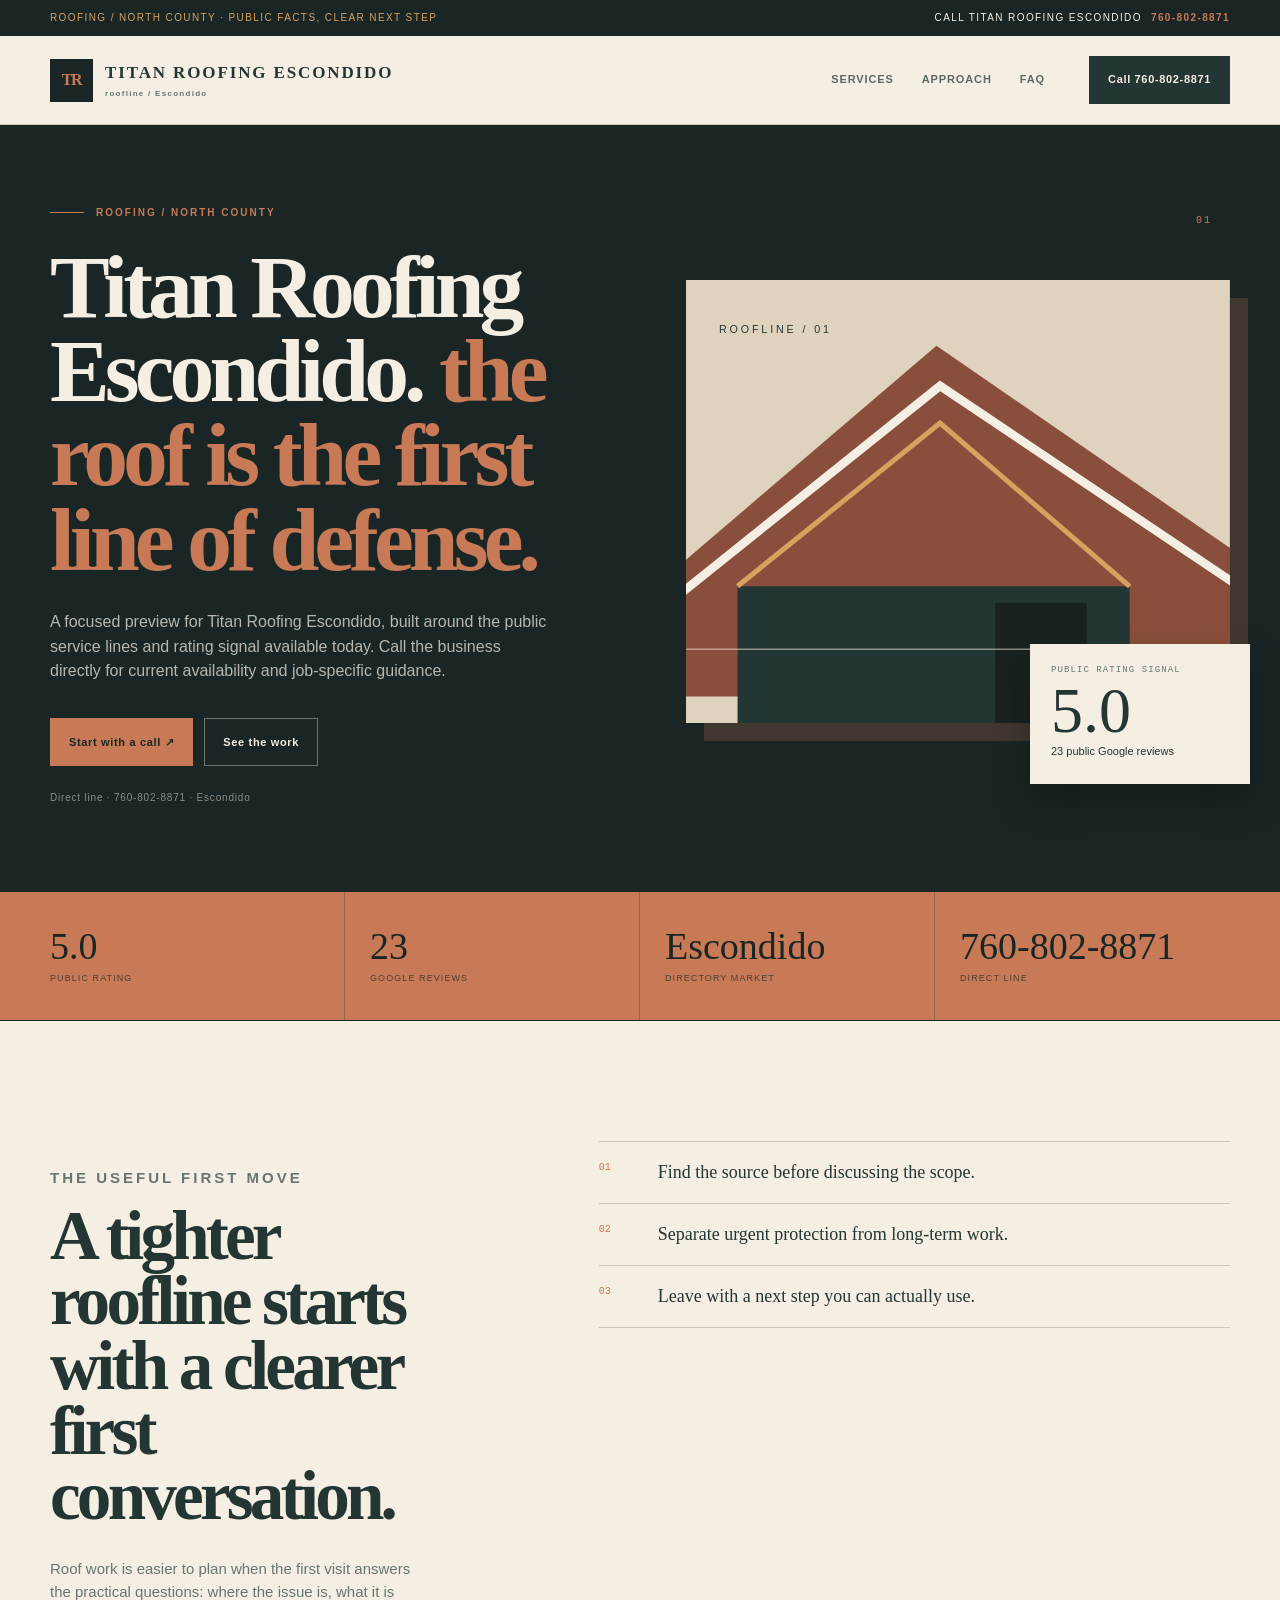
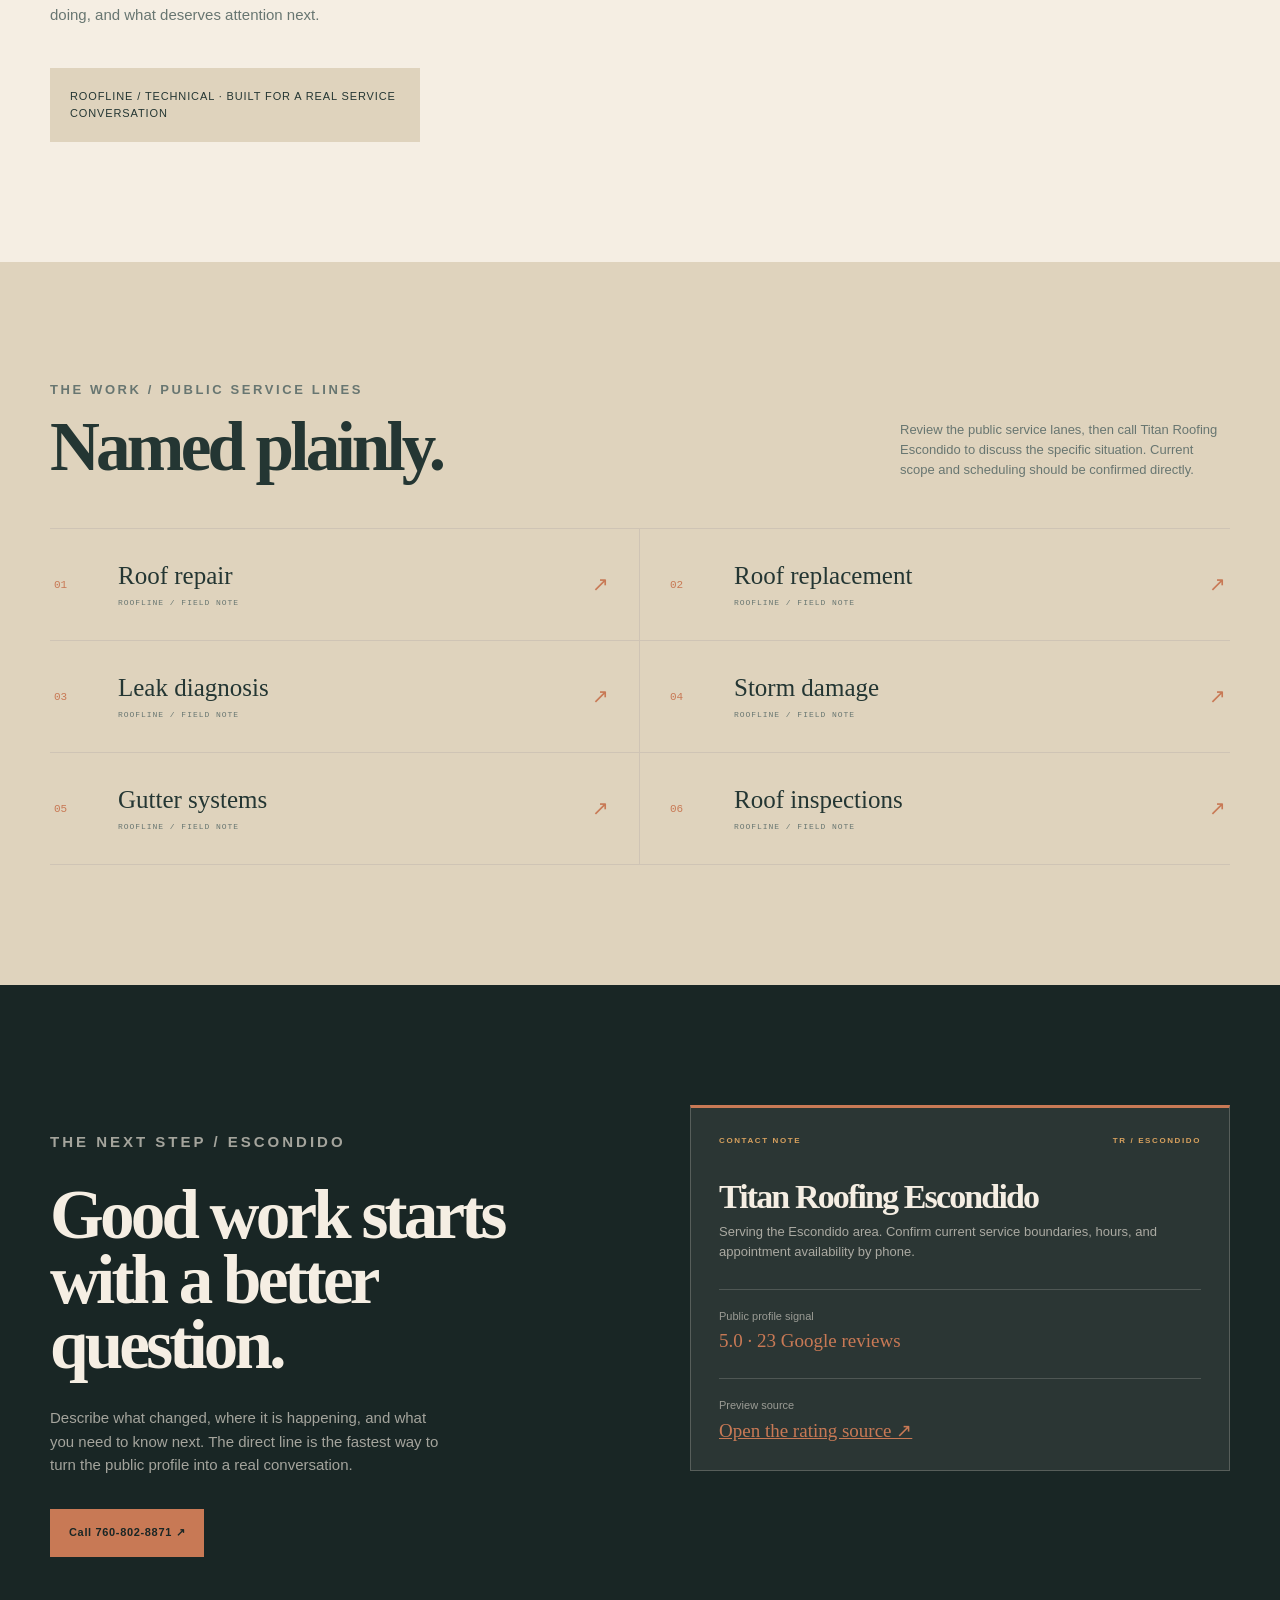
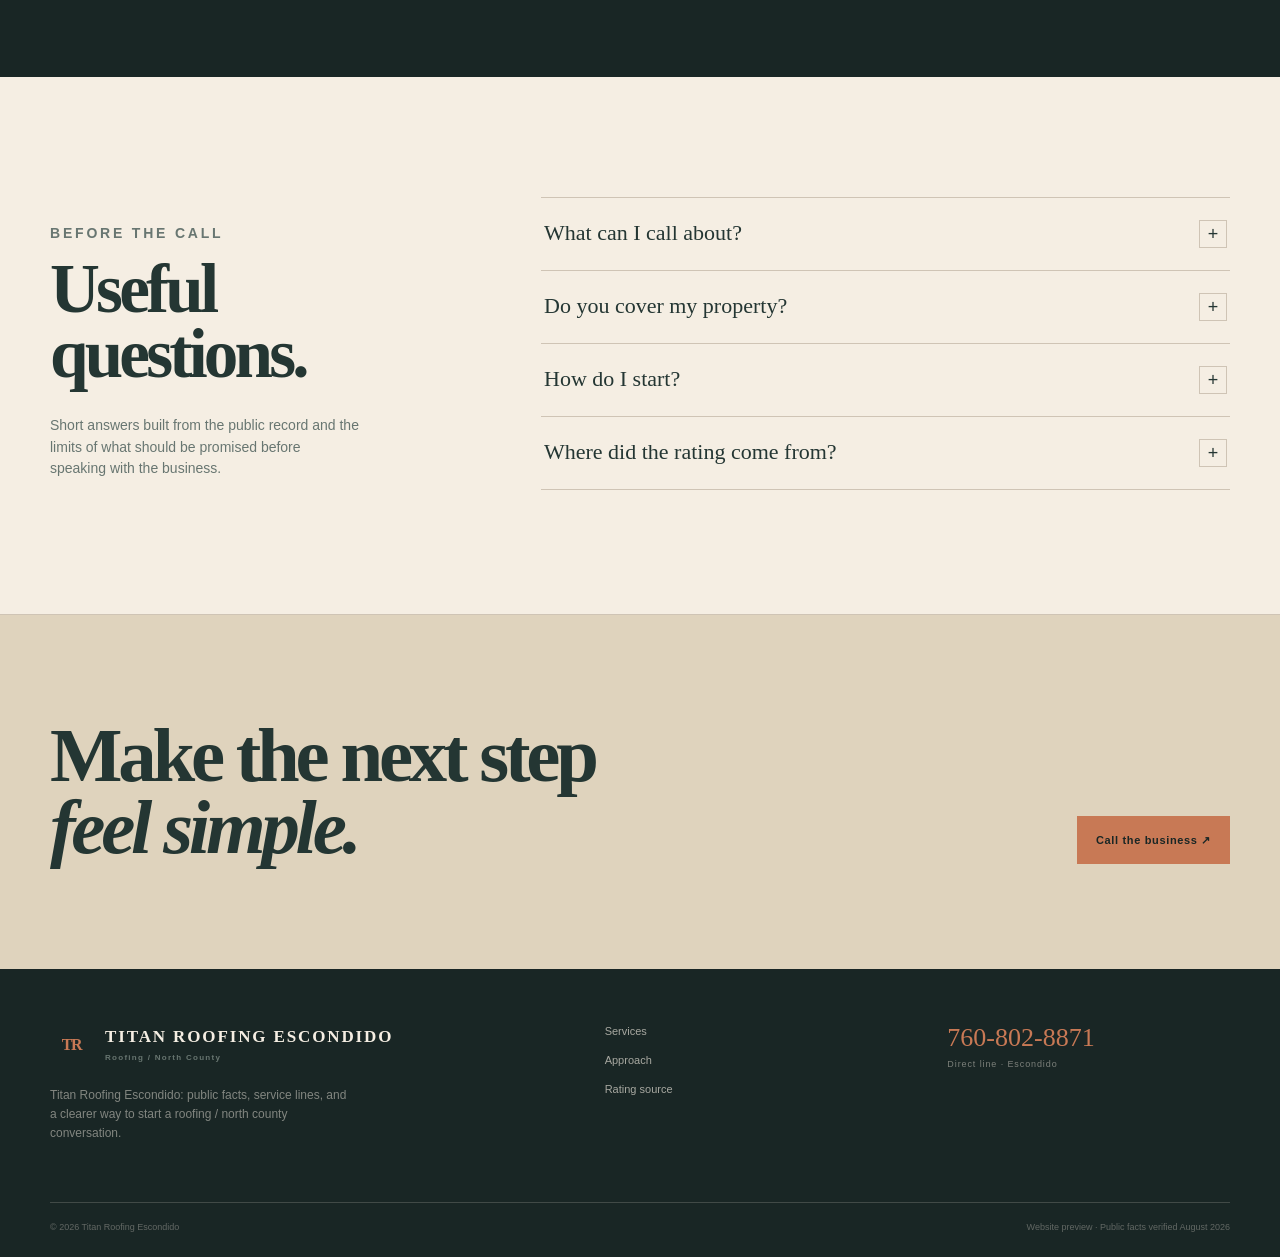
==== index.html @ 31718174 "Build premium local service preview" ====
<!doctype html><html lang="en"><head><meta charset="utf-8"><meta name="viewport" content="width=device-width,initial-scale=1"><meta name="theme-color" content="#12314a"><meta name="description" content="Titan Roofing Escondido: public facts, service lines, and a clearer way to start a roofing / north county conversation."><title>Titan Roofing Escondido | Roofing / North County</title><link rel="stylesheet" href="styles.css"><script type="application/ld+json">{"@context": "https://schema.org", "@type": "LocalBusiness", "name": "Titan Roofing Escondido", "telephone": "+17608028871", "areaServed": "Escondido", "aggregateRating": {"@type": "AggregateRating", "ratingValue": "5.0", "reviewCount": "23"}}</script></head><body class="roofline layout-a"><a class="skip" href="#main">Skip to content</a><div class="topline"><div class="shell topline-inner"><span>Roofing / North County · public facts, clear next step</span><a href="tel:+17608028871"><span>Call Titan Roofing Escondido</span><b>760-802-8871</b></a></div></div><header><div class="shell nav"><a class="brand" href="#top" aria-label="Titan Roofing Escondido home"><span class="mark">TR</span><span class="brand-copy"><strong>Titan Roofing Escondido</strong><small>roofline / Escondido</small></span></a><button class="menu" type="button" aria-expanded="false" aria-controls="primary-nav" aria-label="Open menu" onclick="return true"><span>☰</span></button><nav id="primary-nav"><a href="#services">Services</a><a href="#approach">Approach</a><a href="#faq">FAQ</a></nav><a class="nav-call" href="tel:+17608028871">Call 760-802-8871</a></div></header><main id="main"><section class="hero" id="top"><div class="shell hero-inner"><div class="hero-copy"><p class="eyebrow">Roofing / North County</p><h1>Titan Roofing Escondido. <em>the roof is the first line of defense.</em></h1><p class="lede">A focused preview for Titan Roofing Escondido, built around the public service lines and rating signal available today. Call the business directly for current availability and job-specific guidance.</p><div class="actions"><a class="button" href="tel:+17608028871">Start with a call ↗</a><a class="button secondary" href="#services">See the work</a></div><p class="micro">Direct line · 760-802-8871 · Escondido</p></div><div class="hero-art"><svg viewBox="0 0 760 620" role="img" aria-label="Abstract roofline illustration for Titan Roofing Escondido" xmlns="http://www.w3.org/2000/svg"><rect width="760" height="620" fill="#dfd3bd"/><path d="M-40 425 350 92l450 310v180H-40Z" fill="#8a4f3c"/><path d="M-40 464 355 148l410 275" fill="none" stroke="#f5eee3" stroke-width="12"/><path d="M72 620V428h548v192" fill="#243633"/><path d="M72 428 355 200l265 228" fill="none" stroke="#d8a15e" stroke-width="7"/><path d="M432 620V451h128v169" fill="#182321"/><path d="M0 516h760" stroke="#f5eee3" stroke-opacity=".5" stroke-width="2"/><text x="46" y="74" fill="#243633" font-family="Arial" font-size="15" letter-spacing="4">ROOFLINE / 01</text></svg><div class="data-card"><span>Public rating signal</span><strong>5.0</strong><small>23 public Google reviews</small></div></div></div></section><section class="proof"><div class="shell proof-grid"><div class="proof-item"><strong>5.0</strong><span>Public rating</span></div><div class="proof-item"><strong>23</strong><span>Google reviews</span></div><div class="proof-item"><strong>Escondido</strong><span>Directory market</span></div><div class="proof-item"><strong>760-802-8871</strong><span>Direct line</span></div></div></section><section class="section story" id="approach"><div class="shell story-grid"><div class="section-intro"><p class="label">The useful first move</p><h2>A tighter roofline starts with a clearer first conversation.</h2><p>Roof work is easier to plan when the first visit answers the practical questions: where the issue is, what it is doing, and what deserves attention next.</p><div class="visual-note">roofline / technical · built for a real service conversation</div></div><div class="manifesto"><ul><li><span>01</span><b>Find the source before discussing the scope.</b></li><li><span>02</span><b>Separate urgent protection from long-term work.</b></li><li><span>03</span><b>Leave with a next step you can actually use.</b></li></ul></div></div></section><section class="section services" id="services"><div class="shell"><div class="services-head"><div><p class="label">The work / public service lines</p><h2>Named plainly.</h2></div><p>Review the public service lanes, then call Titan Roofing Escondido to discuss the specific situation. Current scope and scheduling should be confirmed directly.</p></div><div class="service-grid"><a class="service-card" href="#contact"><span class="service-no">01</span><span><b>Roof repair</b><small>ROOFLINE / FIELD NOTE</small></span><em>↗</em></a><a class="service-card" href="#contact"><span class="service-no">02</span><span><b>Roof replacement</b><small>ROOFLINE / FIELD NOTE</small></span><em>↗</em></a><a class="service-card" href="#contact"><span class="service-no">03</span><span><b>Leak diagnosis</b><small>ROOFLINE / FIELD NOTE</small></span><em>↗</em></a><a class="service-card" href="#contact"><span class="service-no">04</span><span><b>Storm damage</b><small>ROOFLINE / FIELD NOTE</small></span><em>↗</em></a><a class="service-card" href="#contact"><span class="service-no">05</span><span><b>Gutter systems</b><small>ROOFLINE / FIELD NOTE</small></span><em>↗</em></a><a class="service-card" href="#contact"><span class="service-no">06</span><span><b>Roof inspections</b><small>ROOFLINE / FIELD NOTE</small></span><em>↗</em></a></div></div></section><section class="section contact"><div class="shell contact-grid"><div class="contact-copy"><p class="label">The next step / Escondido</p><h2>Good work starts with a better question.</h2><p>Describe what changed, where it is happening, and what you need to know next. The direct line is the fastest way to turn the public profile into a real conversation.</p><a class="button" href="tel:+17608028871">Call 760-802-8871 ↗</a></div><aside class="contact-panel"><div class="label"><span>CONTACT NOTE</span><span>TR / ESCONDIDO</span></div><h3>Titan Roofing Escondido</h3><p>Serving the Escondido area. Confirm current service boundaries, hours, and appointment availability by phone.</p><div class="panel-rule">Public profile signal<b>5.0 · 23 Google reviews</b></div><div class="panel-rule">Preview source<b><a href="review.html">Open the rating source ↗</a></b></div></aside></div></section><section class="section faq" id="faq"><div class="shell faq-grid"><div class="faq-intro"><p class="label">Before the call</p><h2>Useful questions.</h2><p>Short answers built from the public record and the limits of what should be promised before speaking with the business.</p></div><div><details><summary>What can I call about?<span>+</span></summary><p>Roof repair, replacement, leaks, storm damage, gutters, and inspections are the public service lines used for this preview.</p></details><details><summary>Do you cover my property?<span>+</span></summary><p>Call the business directly to confirm current service boundaries and availability.</p></details><details><summary>How do I start?<span>+</span></summary><p>Describe the symptom, share the property city, and ask what the most practical next step is.</p></details><details><summary>Where did the rating come from?<span>+</span></summary><p>The rating link opens the public profile used to build this preview.</p></details></div></div></section><section class="final"><div class="shell final-inner"><h2>Make the next step<br><em>feel simple.</em></h2><a class="button" href="tel:+17608028871">Call the business ↗</a></div></section></main><footer><div class="shell footer-grid"><div class="footer-copy"><a class="brand" href="#top"><span class="mark">TR</span><span class="brand-copy"><strong>Titan Roofing Escondido</strong><small>Roofing / North County</small></span></a><p>Titan Roofing Escondido: public facts, service lines, and a clearer way to start a roofing / north county conversation.</p></div><div class="footer-links"><a href="#services">Services</a><a href="#approach">Approach</a><a href="review.html">Rating source</a></div><div class="footer-phone">760-802-8871<small>Direct line · Escondido</small></div></div><div class="shell footer-bottom"><span>© 2026 Titan Roofing Escondido</span><span>Website preview · Public facts verified August 2026</span></div></footer><a class="mobile-call" href="tel:+17608028871"><span><small>Tap to call</small><strong>760-802-8871</strong></span>↗</a><script src="script.js"></script></body></html>
---- styles.css ----
:root{--ink:#243633;--deep:#192625;--paper:#f5eee3;--soft:#dfd3bd;--accent:#c87955;--accent-2:#d8a15e;--muted:#687671;--line:#cfc4b5;--display:Iowan Old Style,Georgia,serif;--radius:0;--sans:Arial,Helvetica,sans-serif;--shell:1180px;}
*{box-sizing:border-box}html{scroll-behavior:smooth}body{margin:0;background:var(--paper);color:var(--ink);font-family:var(--sans);line-height:1.55;-webkit-font-smoothing:antialiased}a{color:inherit}img,svg{display:block;max-width:100%}button{font:inherit}a:focus-visible,button:focus-visible,summary:focus-visible{outline:3px solid var(--accent);outline-offset:4px}.shell{width:min(calc(100% - 48px),var(--shell));margin:auto}.skip{position:absolute;left:-999px}.skip:focus{left:16px;top:16px;background:var(--accent);padding:10px;z-index:20}.topline{background:var(--deep);color:var(--accent-2);font:10px/1 var(--sans);letter-spacing:.14em;text-transform:uppercase}.topline-inner{min-height:36px;display:flex;align-items:center;justify-content:space-between;gap:24px}.topline a{text-decoration:none;color:var(--paper)}.topline b{color:var(--accent);margin-left:9px}header{background:var(--paper);border-bottom:1px solid var(--line);position:relative;z-index:10}.nav{min-height:88px;display:flex;align-items:center;gap:44px}.brand{display:flex;align-items:center;gap:12px;text-decoration:none;margin-right:auto}.mark{width:43px;height:43px;background:var(--deep);color:var(--accent);display:grid;place-items:center;font:bold 16px var(--display);letter-spacing:-.08em;border-radius:var(--radius)}.brand-copy{display:flex;flex-direction:column;line-height:1}.brand-copy strong{font:700 17px var(--display);letter-spacing:.11em;text-transform:uppercase}.brand-copy small{margin-top:7px;color:var(--muted);font-size:8px;font-weight:bold;letter-spacing:.16em}nav{display:flex;align-items:center;gap:28px;font-size:11px;font-weight:bold;letter-spacing:.08em;text-transform:uppercase}nav a{text-decoration:none;opacity:.72}nav a:hover{opacity:1;color:var(--accent)}.nav-call,.button{display:inline-flex;align-items:center;justify-content:center;min-height:48px;padding:0 18px;border:1px solid var(--ink);border-radius:var(--radius);font-size:11px;font-weight:bold;text-decoration:none;letter-spacing:.06em}.nav-call{background:var(--ink);color:var(--paper)}.menu{display:none;background:transparent;border:1px solid var(--line);padding:10px}.hero{background:var(--deep);color:var(--paper);position:relative;overflow:hidden}.hero-inner{display:grid;grid-template-columns:1.02fr .98fr;gap:70px;align-items:center;min-height:670px;padding:72px 0 86px}.hero-copy{position:relative;z-index:1}.eyebrow,.label{color:var(--accent);font:700 10px var(--sans);letter-spacing:.2em;text-transform:uppercase}.eyebrow{display:flex;align-items:center;gap:12px}.eyebrow:before{content:"";width:34px;height:1px;background:currentColor}h1,h2,h3{font-family:var(--display);font-weight:700;letter-spacing:-.055em;line-height:.94}h1{max-width:700px;margin:27px 0 0;font-size:clamp(59px,7vw,104px)}h1 em{color:var(--accent);font-style:normal}.lede{max-width:500px;margin:28px 0 0;color:color-mix(in srgb,var(--paper) 72%,transparent);font-size:16px}.actions{display:flex;gap:11px;margin-top:34px;flex-wrap:wrap}.button{border-color:var(--accent);background:var(--accent);color:var(--deep);transition:transform .2s ease,background .2s ease}.button:hover{transform:translateY(-2px);background:var(--accent-2)}.button.secondary{border-color:color-mix(in srgb,var(--paper) 38%,transparent);background:transparent;color:var(--paper)}.micro{margin:24px 0 0;color:color-mix(in srgb,var(--paper) 52%,transparent);font-size:10px;letter-spacing:.08em}.hero-art{align-self:stretch;display:grid;align-items:center;position:relative}.hero-art:after{content:"01";position:absolute;right:18px;top:18px;color:var(--accent);font:10px monospace;letter-spacing:.2em}.hero-art svg{width:100%;height:auto;border-radius:var(--radius);box-shadow:18px 18px 0 color-mix(in srgb,var(--accent) 22%,transparent)}.data-card{position:absolute;right:-20px;bottom:22px;width:220px;padding:21px;background:var(--paper);color:var(--ink);border-radius:var(--radius);box-shadow:0 15px 35px #0004}.data-card span{display:block;color:var(--muted);font:9px monospace;letter-spacing:.12em;text-transform:uppercase}.data-card strong{display:block;margin:10px 0 2px;font:64px/.8 var(--display)}.data-card small{font-size:11px}.proof{background:var(--accent);color:var(--deep);border-bottom:1px solid var(--deep)}.proof-grid{display:grid;grid-template-columns:repeat(4,1fr)}.proof-item{min-height:128px;padding:25px 25px 23px;border-right:1px solid color-mix(in srgb,var(--deep) 26%,transparent);display:flex;flex-direction:column;justify-content:center}.proof-item:first-child{padding-left:0}.proof-item:last-child{border:0}.proof-item strong{font:38px/.95 var(--display)}.proof-item span{margin-top:8px;font-size:9px;letter-spacing:.12em;text-transform:uppercase;opacity:.7}.section{padding:120px 0}.story{background:var(--paper)}.story-grid{display:grid;grid-template-columns:.82fr 1.18fr;gap:110px;align-items:start}.section-intro{max-width:370px}.section-intro h2,.services h2,.contact h2,.faq h2{margin:18px 0 0;font-size:clamp(45px,5.4vw,76px)}.section-intro p{color:var(--muted);font-size:15px;margin-top:28px}.manifesto{border-top:1px solid var(--line)}.manifesto li{display:grid;grid-template-columns:45px 1fr;gap:14px;align-items:start;padding:20px 0;border-bottom:1px solid var(--line);list-style:none}.manifesto ul{padding:0;margin:0}.manifesto li span{font:10px monospace;color:var(--accent)}.manifesto li b{font:18px var(--display)}.visual-note{margin-top:42px;padding:20px;background:var(--soft);color:var(--ink);border-radius:var(--radius);font-size:11px;letter-spacing:.08em;text-transform:uppercase}.services{background:var(--soft)}.services-head{display:flex;justify-content:space-between;align-items:end;gap:50px;margin-bottom:48px}.services-head p{max-width:330px;color:var(--muted);font-size:13px;margin:0}.service-grid{display:grid;grid-template-columns:repeat(2,1fr);border-top:1px solid var(--line)}.service-card{display:grid;grid-template-columns:50px 1fr 25px;gap:14px;align-items:center;min-height:112px;padding:16px 4px;border-bottom:1px solid var(--line);text-decoration:none}.service-card:nth-child(odd){border-right:1px solid var(--line);padding-right:30px}.service-card:nth-child(even){padding-left:30px}.service-card:hover{background:color-mix(in srgb,var(--accent) 12%,transparent)}.service-no{color:var(--accent);font:11px monospace}.service-card b{display:block;font:25px var(--display)}.service-card small{display:block;margin-top:8px;color:var(--muted);font:8px monospace;letter-spacing:.12em}.service-card em{font-style:normal;color:var(--accent);font-size:20px;text-align:right}.contact{background:var(--deep);color:var(--paper)}.contact-grid{display:grid;grid-template-columns:1fr 1fr;gap:100px;align-items:start}.contact h2{max-width:560px}.contact-copy p{max-width:400px;color:color-mix(in srgb,var(--paper) 63%,transparent);font-size:15px;margin:28px 0 33px}.contact-panel{padding:28px;border:1px solid color-mix(in srgb,var(--paper) 22%,transparent);border-top:3px solid var(--accent);background:color-mix(in srgb,var(--paper) 8%,transparent);border-radius:var(--radius)}.contact-panel .label{display:flex;justify-content:space-between;color:var(--accent-2);font-size:8px}.contact-panel h3{font-size:34px;margin:36px 0 9px}.contact-panel p{color:color-mix(in srgb,var(--paper) 63%,transparent);font-size:13px;margin:0}.panel-rule{border-top:1px solid color-mix(in srgb,var(--paper) 18%,transparent);margin:26px 0 0;padding-top:18px;color:color-mix(in srgb,var(--paper) 55%,transparent);font-size:11px}.panel-rule b{color:var(--accent);display:block;margin-top:5px;font:19px var(--display)}.faq{background:var(--paper)}.faq-grid{display:grid;grid-template-columns:.7fr 1.3fr;gap:120px}.faq h2{margin-top:16px}.faq-intro p{max-width:310px;color:var(--muted);font-size:14px;margin-top:28px}details{border-top:1px solid var(--line)}details:last-child{border-bottom:1px solid var(--line)}summary{display:flex;justify-content:space-between;gap:20px;padding:22px 3px;cursor:pointer;list-style:none;font:22px var(--display)}summary::-webkit-details-marker{display:none}summary span{display:grid;place-items:center;width:28px;height:28px;border:1px solid var(--line);font-family:var(--sans);font-size:18px;transition:transform .2s ease,background .2s ease}details[open] summary span{transform:rotate(45deg);background:var(--accent)}details p{max-width:700px;margin:-3px 42px 23px 3px;color:var(--muted);font-size:13px}.final{padding:105px 0;background:var(--soft);border-top:1px solid var(--line)}.final-inner{display:flex;justify-content:space-between;align-items:end;gap:50px}.final h2{max-width:730px;margin:0;font-size:clamp(48px,6vw,88px)}footer{background:var(--deep);color:var(--paper);padding:54px 0 22px}.footer-grid{display:grid;grid-template-columns:1.4fr .8fr .8fr;gap:60px}.footer-copy p{max-width:300px;color:color-mix(in srgb,var(--paper) 48%,transparent);font-size:12px;margin-top:20px}.footer-links{display:flex;flex-direction:column;gap:12px;font-size:11px}.footer-links a{color:color-mix(in srgb,var(--paper) 65%,transparent);text-decoration:none}.footer-phone{color:var(--accent);font:26px var(--display)}.footer-phone small{display:block;color:color-mix(in srgb,var(--paper) 45%,transparent);font:9px var(--sans);letter-spacing:.1em;margin-top:6px}.footer-bottom{display:flex;justify-content:space-between;gap:20px;margin-top:48px;padding-top:18px;border-top:1px solid color-mix(in srgb,var(--paper) 18%,transparent);font-size:9px;color:color-mix(in srgb,var(--paper) 33%,transparent)}.mobile-call{display:none}.layout-b .hero-inner{grid-template-columns:.85fr 1.15fr}.layout-b .hero-copy{order:2}.layout-b .hero-art{order:1}.layout-c .proof-item:nth-child(2){background:var(--deep);color:var(--paper)}.layout-d .story-grid{grid-template-columns:1.12fr .88fr}.layout-d .section-intro{order:2}.layout-d .manifesto{order:1}.layout-e .hero-inner{min-height:740px}.layout-e .hero-art svg{border-radius:50% 50% var(--radius) var(--radius)}
@media(max-width:900px){.nav{gap:15px}nav{display:none}nav.open{display:flex;position:absolute;top:72px;right:14px;left:14px;padding:18px;background:var(--paper);border:1px solid var(--line);flex-direction:column;align-items:stretch;gap:18px;z-index:12}nav.open a{padding:9px 0;border-bottom:1px solid var(--line)}.menu{display:block}.hero-inner,.story-grid,.contact-grid,.faq-grid{grid-template-columns:1fr;gap:50px}.hero-inner{padding:74px 0 100px}.hero-copy{order:1!important}.hero-art{order:2!important}.hero-art svg{max-height:450px;object-fit:cover}.data-card{right:14px}.proof-grid{grid-template-columns:repeat(2,1fr)}.proof-item,.proof-item:first-child{padding:22px 18px;border-bottom:1px solid color-mix(in srgb,var(--deep) 26%,transparent);border-right:1px solid color-mix(in srgb,var(--deep) 26%,transparent)}.proof-item:nth-child(2n){border-right:0}.section{padding:86px 0}.services-head,.final-inner{align-items:start;flex-direction:column}.footer-grid{grid-template-columns:1fr 1fr}.footer-copy{grid-column:1/-1}}
@media(max-width:560px){body{padding-bottom:68px}.shell{width:calc(100% - 28px)}.topline-inner{min-height:32px;font-size:8px}.topline-inner>span{max-width:180px;white-space:nowrap;overflow:hidden;text-overflow:ellipsis}.topline-inner a span{display:none}.nav{min-height:72px}.brand-copy strong{font-size:13px;letter-spacing:.07em}.brand-copy small{display:none}.mark{width:35px;height:35px;font-size:13px}h1{font-size:clamp(53px,15vw,75px)}.lede{font-size:14px}.actions,.actions .button{width:100%}.actions{flex-direction:column}.hero-art svg{box-shadow:10px 10px 0 color-mix(in srgb,var(--accent) 22%,transparent)}.data-card{width:185px;padding:16px;bottom:15px}.data-card strong{font-size:52px}.proof-item strong{font-size:29px}.section-intro h2,.services h2,.contact h2,.faq h2{font-size:48px}.service-grid{grid-template-columns:1fr}.service-card:nth-child(odd),.service-card:nth-child(even){padding-inline:3px;border-right:0}.service-card b{font-size:22px}.contact-panel{padding:22px}.contact-panel h3{font-size:29px}.final{padding:82px 0}.final h2{font-size:54px}.footer-grid{grid-template-columns:1fr;gap:32px}.footer-copy{grid-column:auto}.footer-bottom{align-items:flex-start;flex-direction:column}.mobile-call{position:fixed;z-index:30;right:0;bottom:0;left:0;height:68px;display:flex;align-items:center;justify-content:center;gap:10px;background:var(--accent);color:var(--deep);text-decoration:none;font-weight:bold}.mobile-call small{display:block;font-size:8px;letter-spacing:.1em;text-transform:uppercase}.mobile-call strong{font:18px var(--display)}}
@media(prefers-reduced-motion:reduce){*{scroll-behavior:auto!important;transition:none!important}}

.review-page{min-height:100svh;display:grid;place-items:center;padding:28px;background:var(--deep);color:var(--paper)}.review-card{width:min(650px,100%);padding:52px;background:var(--paper);color:var(--ink);border:1px solid var(--line);box-shadow:16px 16px 0 var(--accent)}.review-card .brand{margin-bottom:45px}.review-card .label{color:var(--accent)}.review-card h1{font-size:clamp(48px,8vw,80px);margin:12px 0 18px}.review-lede{color:var(--muted);font-size:14px}.review-destination{margin-top:28px;padding:23px;background:var(--deep);color:var(--paper)}.review-destination span,.review-destination small{display:block;color:var(--muted);font-size:10px;letter-spacing:.1em;text-transform:uppercase}.review-destination strong{display:block;color:var(--accent);font:34px var(--display);margin:12px 0 4px}.review-destination a{display:block;margin-top:20px;padding-top:15px;border-top:1px solid color-mix(in srgb,var(--paper) 18%,transparent);color:var(--accent);font-size:11px;font-weight:bold;text-decoration:none}.review-source{color:var(--muted);font-size:10px;margin-top:20px}.review-source a{color:var(--ink)}.back{display:inline-block;margin-top:24px;color:var(--ink);font-size:12px;font-weight:bold}@media(max-width:560px){.review-page{padding:16px}.review-card{padding:33px 23px;box-shadow:8px 8px 0 var(--accent)}}
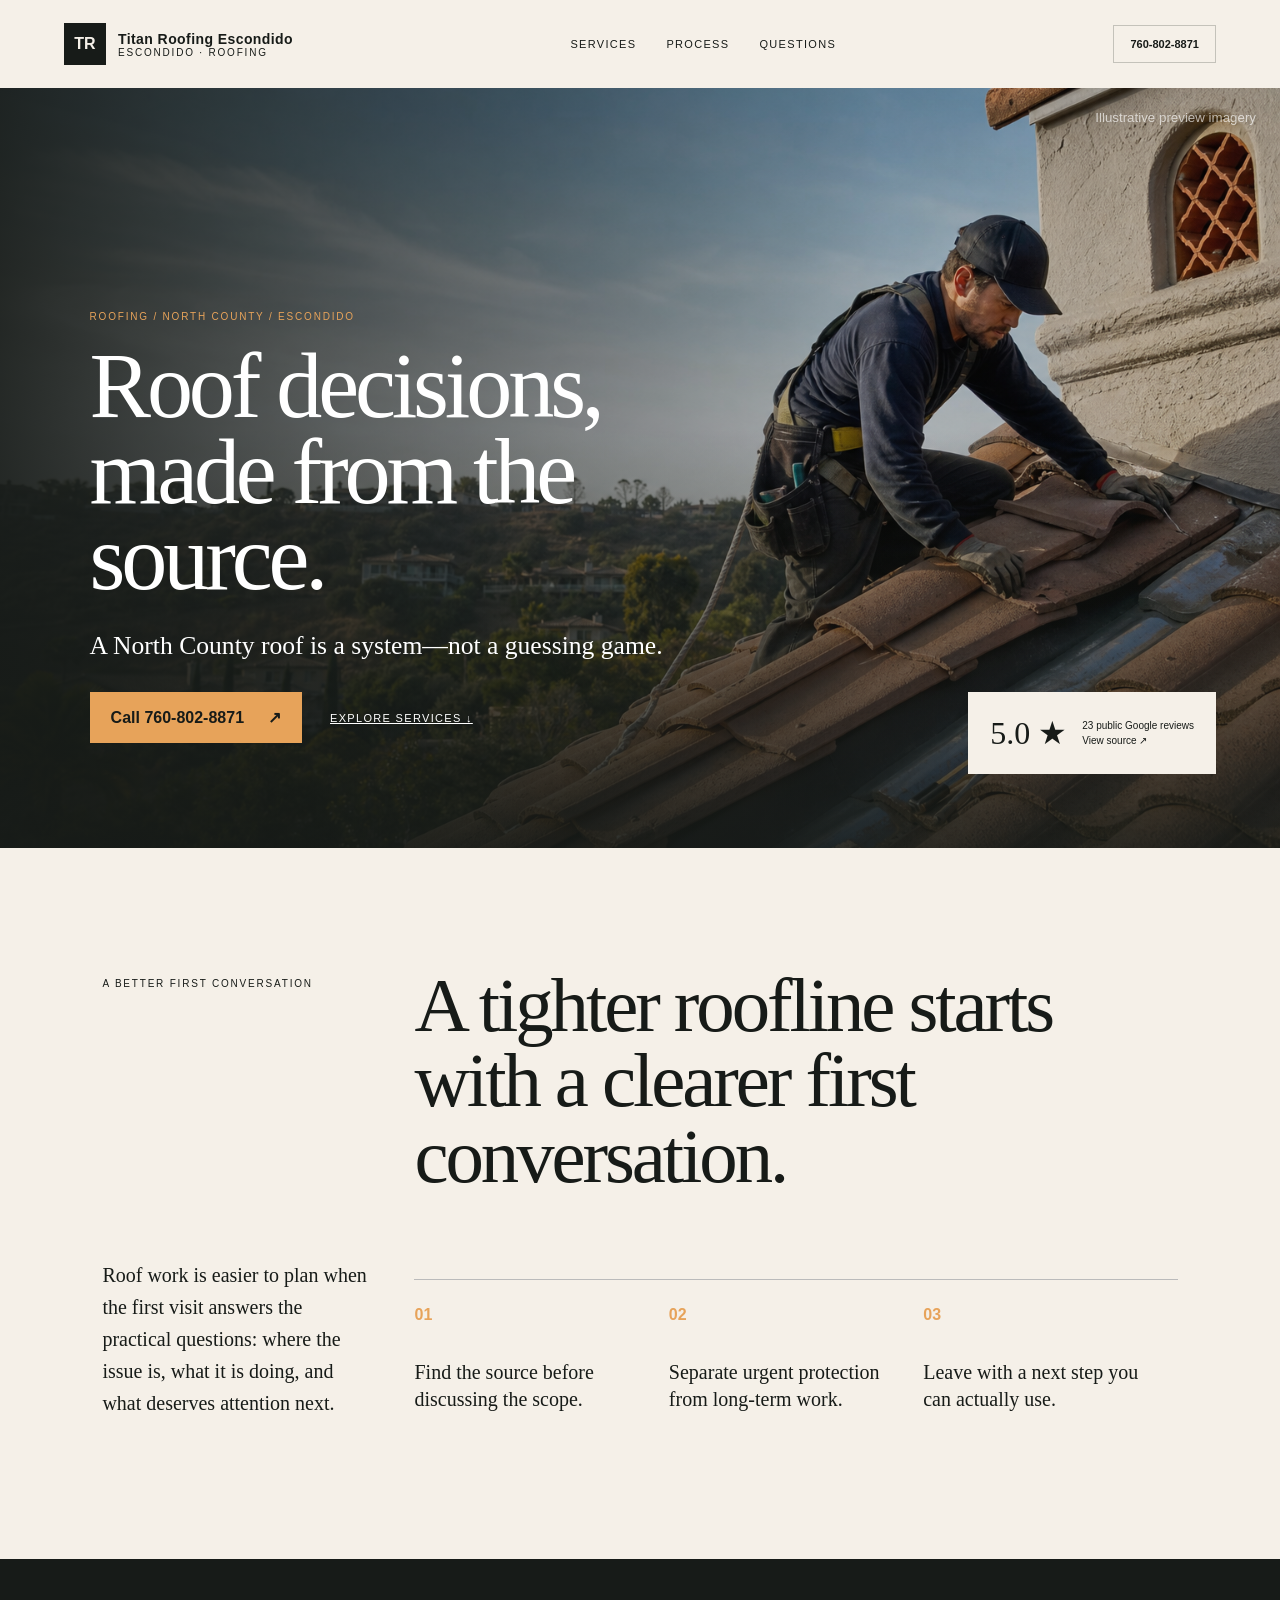
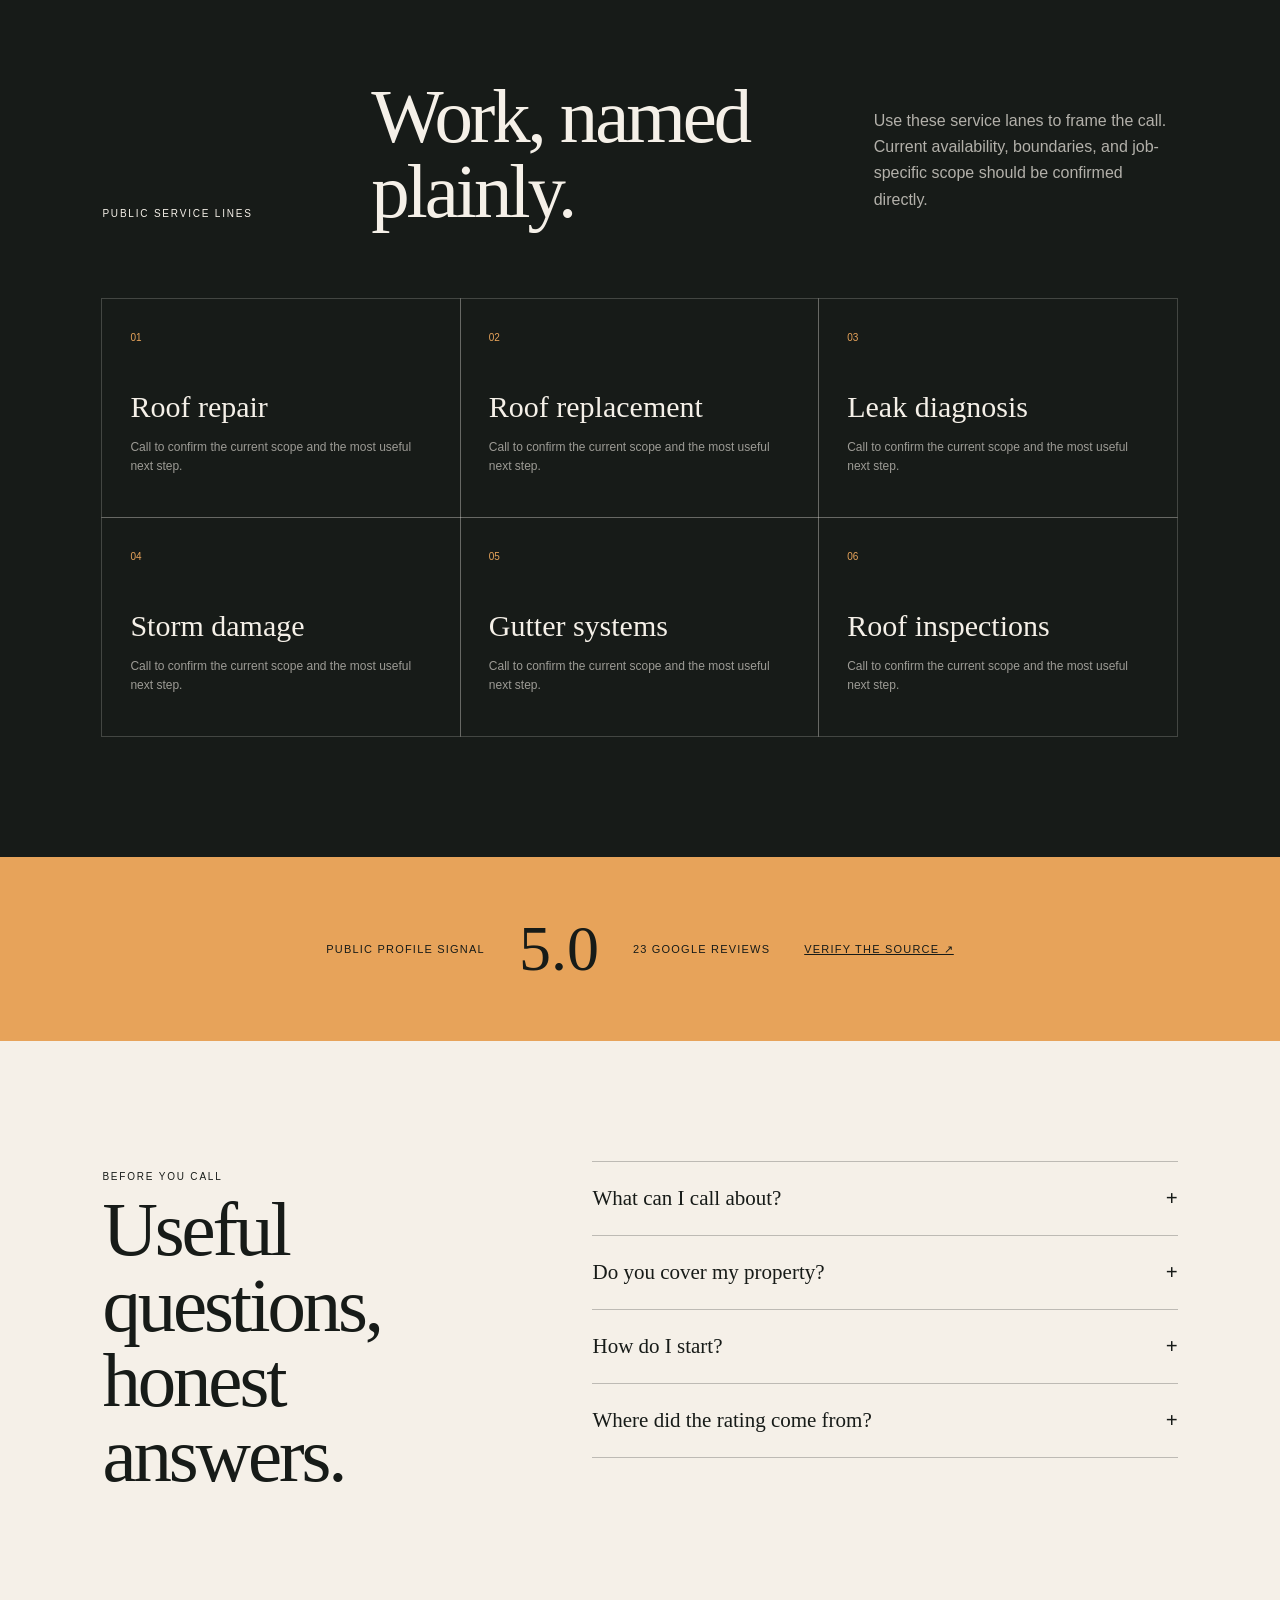
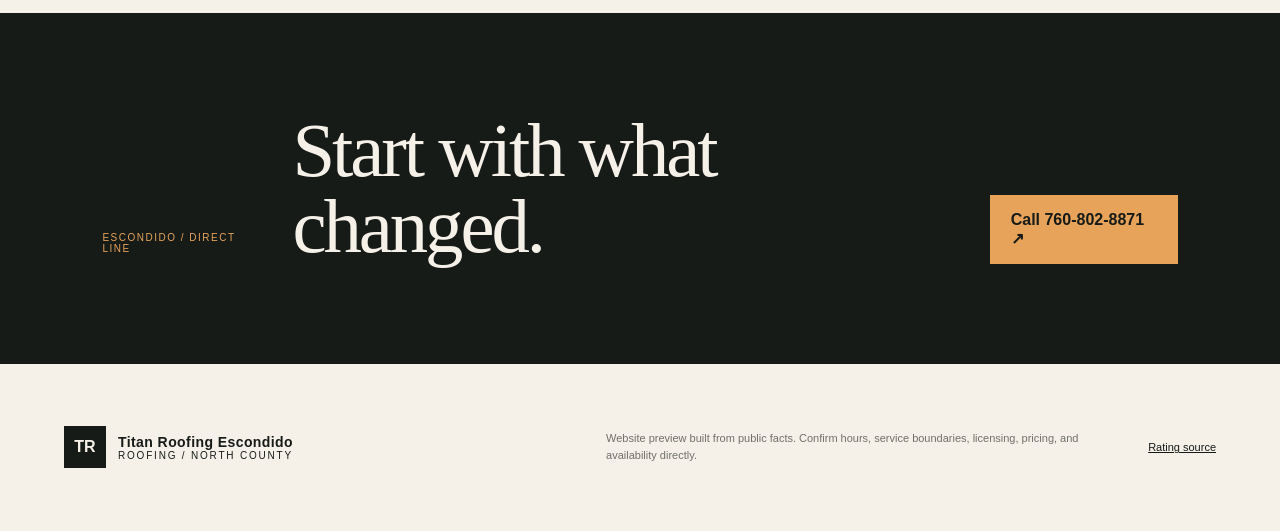
==== commit 7986f067: "Redesign preview with custom premium art direction" ====
--- a/index.html
+++ b/index.html
@@ -1 +1 @@
-<!doctype html><html lang="en"><head><meta charset="utf-8"><meta name="viewport" content="width=device-width,initial-scale=1"><meta name="theme-color" content="#12314a"><meta name="description" content="Titan Roofing Escondido: public facts, service lines, and a clearer way to start a roofing / north county conversation."><title>Titan Roofing Escondido | Roofing / North County</title><link rel="stylesheet" href="styles.css"><script type="application/ld+json">{"@context": "https://schema.org", "@type": "LocalBusiness", "name": "Titan Roofing Escondido", "telephone": "+17608028871", "areaServed": "Escondido", "aggregateRating": {"@type": "AggregateRating", "ratingValue": "5.0", "reviewCount": "23"}}</script></head><body class="roofline layout-a"><a class="skip" href="#main">Skip to content</a><div class="topline"><div class="shell topline-inner"><span>Roofing / North County · public facts, clear next step</span><a href="tel:+17608028871"><span>Call Titan Roofing Escondido</span><b>760-802-8871</b></a></div></div><header><div class="shell nav"><a class="brand" href="#top" aria-label="Titan Roofing Escondido home"><span class="mark">TR</span><span class="brand-copy"><strong>Titan Roofing Escondido</strong><small>roofline / Escondido</small></span></a><button class="menu" type="button" aria-expanded="false" aria-controls="primary-nav" aria-label="Open menu" onclick="return true"><span>☰</span></button><nav id="primary-nav"><a href="#services">Services</a><a href="#approach">Approach</a><a href="#faq">FAQ</a></nav><a class="nav-call" href="tel:+17608028871">Call 760-802-8871</a></div></header><main id="main"><section class="hero" id="top"><div class="shell hero-inner"><div class="hero-copy"><p class="eyebrow">Roofing / North County</p><h1>Titan Roofing Escondido. <em>the roof is the first line of defense.</em></h1><p class="lede">A focused preview for Titan Roofing Escondido, built around the public service lines and rating signal available today. Call the business directly for current availability and job-specific guidance.</p><div class="actions"><a class="button" href="tel:+17608028871">Start with a call ↗</a><a class="button secondary" href="#services">See the work</a></div><p class="micro">Direct line · 760-802-8871 · Escondido</p></div><div class="hero-art"><svg viewBox="0 0 760 620" role="img" aria-label="Abstract roofline illustration for Titan Roofing Escondido" xmlns="http://www.w3.org/2000/svg"><rect width="760" height="620" fill="#dfd3bd"/><path d="M-40 425 350 92l450 310v180H-40Z" fill="#8a4f3c"/><path d="M-40 464 355 148l410 275" fill="none" stroke="#f5eee3" stroke-width="12"/><path d="M72 620V428h548v192" fill="#243633"/><path d="M72 428 355 200l265 228" fill="none" stroke="#d8a15e" stroke-width="7"/><path d="M432 620V451h128v169" fill="#182321"/><path d="M0 516h760" stroke="#f5eee3" stroke-opacity=".5" stroke-width="2"/><text x="46" y="74" fill="#243633" font-family="Arial" font-size="15" letter-spacing="4">ROOFLINE / 01</text></svg><div class="data-card"><span>Public rating signal</span><strong>5.0</strong><small>23 public Google reviews</small></div></div></div></section><section class="proof"><div class="shell proof-grid"><div class="proof-item"><strong>5.0</strong><span>Public rating</span></div><div class="proof-item"><strong>23</strong><span>Google reviews</span></div><div class="proof-item"><strong>Escondido</strong><span>Directory market</span></div><div class="proof-item"><strong>760-802-8871</strong><span>Direct line</span></div></div></section><section class="section story" id="approach"><div class="shell story-grid"><div class="section-intro"><p class="label">The useful first move</p><h2>A tighter roofline starts with a clearer first conversation.</h2><p>Roof work is easier to plan when the first visit answers the practical questions: where the issue is, what it is doing, and what deserves attention next.</p><div class="visual-note">roofline / technical · built for a real service conversation</div></div><div class="manifesto"><ul><li><span>01</span><b>Find the source before discussing the scope.</b></li><li><span>02</span><b>Separate urgent protection from long-term work.</b></li><li><span>03</span><b>Leave with a next step you can actually use.</b></li></ul></div></div></section><section class="section services" id="services"><div class="shell"><div class="services-head"><div><p class="label">The work / public service lines</p><h2>Named plainly.</h2></div><p>Review the public service lanes, then call Titan Roofing Escondido to discuss the specific situation. Current scope and scheduling should be confirmed directly.</p></div><div class="service-grid"><a class="service-card" href="#contact"><span class="service-no">01</span><span><b>Roof repair</b><small>ROOFLINE / FIELD NOTE</small></span><em>↗</em></a><a class="service-card" href="#contact"><span class="service-no">02</span><span><b>Roof replacement</b><small>ROOFLINE / FIELD NOTE</small></span><em>↗</em></a><a class="service-card" href="#contact"><span class="service-no">03</span><span><b>Leak diagnosis</b><small>ROOFLINE / FIELD NOTE</small></span><em>↗</em></a><a class="service-card" href="#contact"><span class="service-no">04</span><span><b>Storm damage</b><small>ROOFLINE / FIELD NOTE</small></span><em>↗</em></a><a class="service-card" href="#contact"><span class="service-no">05</span><span><b>Gutter systems</b><small>ROOFLINE / FIELD NOTE</small></span><em>↗</em></a><a class="service-card" href="#contact"><span class="service-no">06</span><span><b>Roof inspections</b><small>ROOFLINE / FIELD NOTE</small></span><em>↗</em></a></div></div></section><section class="section contact"><div class="shell contact-grid"><div class="contact-copy"><p class="label">The next step / Escondido</p><h2>Good work starts with a better question.</h2><p>Describe what changed, where it is happening, and what you need to know next. The direct line is the fastest way to turn the public profile into a real conversation.</p><a class="button" href="tel:+17608028871">Call 760-802-8871 ↗</a></div><aside class="contact-panel"><div class="label"><span>CONTACT NOTE</span><span>TR / ESCONDIDO</span></div><h3>Titan Roofing Escondido</h3><p>Serving the Escondido area. Confirm current service boundaries, hours, and appointment availability by phone.</p><div class="panel-rule">Public profile signal<b>5.0 · 23 Google reviews</b></div><div class="panel-rule">Preview source<b><a href="review.html">Open the rating source ↗</a></b></div></aside></div></section><section class="section faq" id="faq"><div class="shell faq-grid"><div class="faq-intro"><p class="label">Before the call</p><h2>Useful questions.</h2><p>Short answers built from the public record and the limits of what should be promised before speaking with the business.</p></div><div><details><summary>What can I call about?<span>+</span></summary><p>Roof repair, replacement, leaks, storm damage, gutters, and inspections are the public service lines used for this preview.</p></details><details><summary>Do you cover my property?<span>+</span></summary><p>Call the business directly to confirm current service boundaries and availability.</p></details><details><summary>How do I start?<span>+</span></summary><p>Describe the symptom, share the property city, and ask what the most practical next step is.</p></details><details><summary>Where did the rating come from?<span>+</span></summary><p>The rating link opens the public profile used to build this preview.</p></details></div></div></section><section class="final"><div class="shell final-inner"><h2>Make the next step<br><em>feel simple.</em></h2><a class="button" href="tel:+17608028871">Call the business ↗</a></div></section></main><footer><div class="shell footer-grid"><div class="footer-copy"><a class="brand" href="#top"><span class="mark">TR</span><span class="brand-copy"><strong>Titan Roofing Escondido</strong><small>Roofing / North County</small></span></a><p>Titan Roofing Escondido: public facts, service lines, and a clearer way to start a roofing / north county conversation.</p></div><div class="footer-links"><a href="#services">Services</a><a href="#approach">Approach</a><a href="review.html">Rating source</a></div><div class="footer-phone">760-802-8871<small>Direct line · Escondido</small></div></div><div class="shell footer-bottom"><span>© 2026 Titan Roofing Escondido</span><span>Website preview · Public facts verified August 2026</span></div></footer><a class="mobile-call" href="tel:+17608028871"><span><small>Tap to call</small><strong>760-802-8871</strong></span>↗</a><script src="script.js"></script></body></html>+<!doctype html><html lang="en"><head><meta charset="utf-8"><meta name="viewport" content="width=device-width,initial-scale=1"><meta name="theme-color" content="#171b18"><meta name="description" content="A premium website preview for Titan Roofing Escondido in Escondido."><title>Titan Roofing Escondido | Roofing / North County</title><link rel="stylesheet" href="styles.css"><script type="application/ld+json">{"@context": "https://schema.org", "@type": "LocalBusiness", "name": "Titan Roofing Escondido", "telephone": "+17608028871", "areaServed": "Escondido", "aggregateRating": {"@type": "AggregateRating", "ratingValue": "5.0", "reviewCount": "23"}}</script></head><body class="cinema" style="--ink:#171b18;--accent:#e7a35a;--paper:#f5f0e8"><a class="skip" href="#main">Skip to content</a><header><a class="brand" href="#top"><i>TR</i><span><b>Titan Roofing Escondido</b><small>Escondido · roofing</small></span></a><nav><a href="#services">Services</a><a href="#process">Process</a><a href="#faq">Questions</a></nav><a class="call ghost" href="tel:+17608028871">760-802-8871</a></header><main id="main"><section class="hero" id="top"><div class="photo" role="img" aria-label="Illustrative preview image of professional roofing work"></div><div class="shade"></div><div class="hero-copy"><p class="eyebrow">Roofing / North County / Escondido</p><h1>Roof decisions, made from the source.</h1><p class="dek">A North County roof is a system—not a guessing game.</p><div class="actions"><a class="call" href="tel:+17608028871">Call 760-802-8871 <b>↗</b></a><a href="#services">Explore services ↓</a></div></div><div class="rating"><a href="review.html"><strong>5.0 ★</strong><span>23 public Google reviews<br>View source ↗</span></a></div><small class="image-note">Illustrative preview imagery</small></section><section class="intro" id="process"><p class="kicker">A better first conversation</p><h2>A tighter roofline starts with a clearer first conversation.</h2><p>Roof work is easier to plan when the first visit answers the practical questions: where the issue is, what it is doing, and what deserves attention next.</p><ol><li><b>01</b><span>Find the source before discussing the scope.</span></li><li><b>02</b><span>Separate urgent protection from long-term work.</span></li><li><b>03</b><span>Leave with a next step you can actually use.</span></li></ol></section><section class="services" id="services"><div class="section-head"><p class="kicker">Public service lines</p><h2>Work, named plainly.</h2><p>Use these service lanes to frame the call. Current availability, boundaries, and job-specific scope should be confirmed directly.</p></div><div class="service-grid"><article><span>01</span><h3>Roof repair</h3><p>Call to confirm the current scope and the most useful next step.</p></article><article><span>02</span><h3>Roof replacement</h3><p>Call to confirm the current scope and the most useful next step.</p></article><article><span>03</span><h3>Leak diagnosis</h3><p>Call to confirm the current scope and the most useful next step.</p></article><article><span>04</span><h3>Storm damage</h3><p>Call to confirm the current scope and the most useful next step.</p></article><article><span>05</span><h3>Gutter systems</h3><p>Call to confirm the current scope and the most useful next step.</p></article><article><span>06</span><h3>Roof inspections</h3><p>Call to confirm the current scope and the most useful next step.</p></article></div></section><section class="proof-band"><p>Public profile signal</p><strong>5.0</strong><span>23 Google reviews</span><a href="review.html">Verify the source ↗</a></section><section class="faq" id="faq"><div><p class="kicker">Before you call</p><h2>Useful questions,<br>honest answers.</h2></div><div><details><summary>What can I call about?<b>+</b></summary><p>Roof repair, replacement, leaks, storm damage, gutters, and inspections are the public service lines used for this preview.</p></details><details><summary>Do you cover my property?<b>+</b></summary><p>Call the business directly to confirm current service boundaries and availability.</p></details><details><summary>How do I start?<b>+</b></summary><p>Describe the symptom, share the property city, and ask what the most practical next step is.</p></details><details><summary>Where did the rating come from?<b>+</b></summary><p>The rating link opens the public profile used to build this preview.</p></details></div></section><section class="final"><p>Escondido / direct line</p><h2>Start with what changed.</h2><a class="call" href="tel:+17608028871">Call 760-802-8871 ↗</a></section></main><footer><a class="brand" href="#top"><i>TR</i><span><b>Titan Roofing Escondido</b><small>Roofing / North County</small></span></a><p>Website preview built from public facts. Confirm hours, service boundaries, licensing, pricing, and availability directly.</p><a href="review.html">Rating source</a></footer><a class="mobile-call" href="tel:+17608028871">Call 760-802-8871 ↗</a><script src="script.js"></script></body></html>
--- a/styles.css
+++ b/styles.css
@@ -1,7 +1,4 @@
-:root{--ink:#243633;--deep:#192625;--paper:#f5eee3;--soft:#dfd3bd;--accent:#c87955;--accent-2:#d8a15e;--muted:#687671;--line:#cfc4b5;--display:Iowan Old Style,Georgia,serif;--radius:0;--sans:Arial,Helvetica,sans-serif;--shell:1180px;}
-*{box-sizing:border-box}html{scroll-behavior:smooth}body{margin:0;background:var(--paper);color:var(--ink);font-family:var(--sans);line-height:1.55;-webkit-font-smoothing:antialiased}a{color:inherit}img,svg{display:block;max-width:100%}button{font:inherit}a:focus-visible,button:focus-visible,summary:focus-visible{outline:3px solid var(--accent);outline-offset:4px}.shell{width:min(calc(100% - 48px),var(--shell));margin:auto}.skip{position:absolute;left:-999px}.skip:focus{left:16px;top:16px;background:var(--accent);padding:10px;z-index:20}.topline{background:var(--deep);color:var(--accent-2);font:10px/1 var(--sans);letter-spacing:.14em;text-transform:uppercase}.topline-inner{min-height:36px;display:flex;align-items:center;justify-content:space-between;gap:24px}.topline a{text-decoration:none;color:var(--paper)}.topline b{color:var(--accent);margin-left:9px}header{background:var(--paper);border-bottom:1px solid var(--line);position:relative;z-index:10}.nav{min-height:88px;display:flex;align-items:center;gap:44px}.brand{display:flex;align-items:center;gap:12px;text-decoration:none;margin-right:auto}.mark{width:43px;height:43px;background:var(--deep);color:var(--accent);display:grid;place-items:center;font:bold 16px var(--display);letter-spacing:-.08em;border-radius:var(--radius)}.brand-copy{display:flex;flex-direction:column;line-height:1}.brand-copy strong{font:700 17px var(--display);letter-spacing:.11em;text-transform:uppercase}.brand-copy small{margin-top:7px;color:var(--muted);font-size:8px;font-weight:bold;letter-spacing:.16em}nav{display:flex;align-items:center;gap:28px;font-size:11px;font-weight:bold;letter-spacing:.08em;text-transform:uppercase}nav a{text-decoration:none;opacity:.72}nav a:hover{opacity:1;color:var(--accent)}.nav-call,.button{display:inline-flex;align-items:center;justify-content:center;min-height:48px;padding:0 18px;border:1px solid var(--ink);border-radius:var(--radius);font-size:11px;font-weight:bold;text-decoration:none;letter-spacing:.06em}.nav-call{background:var(--ink);color:var(--paper)}.menu{display:none;background:transparent;border:1px solid var(--line);padding:10px}.hero{background:var(--deep);color:var(--paper);position:relative;overflow:hidden}.hero-inner{display:grid;grid-template-columns:1.02fr .98fr;gap:70px;align-items:center;min-height:670px;padding:72px 0 86px}.hero-copy{position:relative;z-index:1}.eyebrow,.label{color:var(--accent);font:700 10px var(--sans);letter-spacing:.2em;text-transform:uppercase}.eyebrow{display:flex;align-items:center;gap:12px}.eyebrow:before{content:"";width:34px;height:1px;background:currentColor}h1,h2,h3{font-family:var(--display);font-weight:700;letter-spacing:-.055em;line-height:.94}h1{max-width:700px;margin:27px 0 0;font-size:clamp(59px,7vw,104px)}h1 em{color:var(--accent);font-style:normal}.lede{max-width:500px;margin:28px 0 0;color:color-mix(in srgb,var(--paper) 72%,transparent);font-size:16px}.actions{display:flex;gap:11px;margin-top:34px;flex-wrap:wrap}.button{border-color:var(--accent);background:var(--accent);color:var(--deep);transition:transform .2s ease,background .2s ease}.button:hover{transform:translateY(-2px);background:var(--accent-2)}.button.secondary{border-color:color-mix(in srgb,var(--paper) 38%,transparent);background:transparent;color:var(--paper)}.micro{margin:24px 0 0;color:color-mix(in srgb,var(--paper) 52%,transparent);font-size:10px;letter-spacing:.08em}.hero-art{align-self:stretch;display:grid;align-items:center;position:relative}.hero-art:after{content:"01";position:absolute;right:18px;top:18px;color:var(--accent);font:10px monospace;letter-spacing:.2em}.hero-art svg{width:100%;height:auto;border-radius:var(--radius);box-shadow:18px 18px 0 color-mix(in srgb,var(--accent) 22%,transparent)}.data-card{position:absolute;right:-20px;bottom:22px;width:220px;padding:21px;background:var(--paper);color:var(--ink);border-radius:var(--radius);box-shadow:0 15px 35px #0004}.data-card span{display:block;color:var(--muted);font:9px monospace;letter-spacing:.12em;text-transform:uppercase}.data-card strong{display:block;margin:10px 0 2px;font:64px/.8 var(--display)}.data-card small{font-size:11px}.proof{background:var(--accent);color:var(--deep);border-bottom:1px solid var(--deep)}.proof-grid{display:grid;grid-template-columns:repeat(4,1fr)}.proof-item{min-height:128px;padding:25px 25px 23px;border-right:1px solid color-mix(in srgb,var(--deep) 26%,transparent);display:flex;flex-direction:column;justify-content:center}.proof-item:first-child{padding-left:0}.proof-item:last-child{border:0}.proof-item strong{font:38px/.95 var(--display)}.proof-item span{margin-top:8px;font-size:9px;letter-spacing:.12em;text-transform:uppercase;opacity:.7}.section{padding:120px 0}.story{background:var(--paper)}.story-grid{display:grid;grid-template-columns:.82fr 1.18fr;gap:110px;align-items:start}.section-intro{max-width:370px}.section-intro h2,.services h2,.contact h2,.faq h2{margin:18px 0 0;font-size:clamp(45px,5.4vw,76px)}.section-intro p{color:var(--muted);font-size:15px;margin-top:28px}.manifesto{border-top:1px solid var(--line)}.manifesto li{display:grid;grid-template-columns:45px 1fr;gap:14px;align-items:start;padding:20px 0;border-bottom:1px solid var(--line);list-style:none}.manifesto ul{padding:0;margin:0}.manifesto li span{font:10px monospace;color:var(--accent)}.manifesto li b{font:18px var(--display)}.visual-note{margin-top:42px;padding:20px;background:var(--soft);color:var(--ink);border-radius:var(--radius);font-size:11px;letter-spacing:.08em;text-transform:uppercase}.services{background:var(--soft)}.services-head{display:flex;justify-content:space-between;align-items:end;gap:50px;margin-bottom:48px}.services-head p{max-width:330px;color:var(--muted);font-size:13px;margin:0}.service-grid{display:grid;grid-template-columns:repeat(2,1fr);border-top:1px solid var(--line)}.service-card{display:grid;grid-template-columns:50px 1fr 25px;gap:14px;align-items:center;min-height:112px;padding:16px 4px;border-bottom:1px solid var(--line);text-decoration:none}.service-card:nth-child(odd){border-right:1px solid var(--line);padding-right:30px}.service-card:nth-child(even){padding-left:30px}.service-card:hover{background:color-mix(in srgb,var(--accent) 12%,transparent)}.service-no{color:var(--accent);font:11px monospace}.service-card b{display:block;font:25px var(--display)}.service-card small{display:block;margin-top:8px;color:var(--muted);font:8px monospace;letter-spacing:.12em}.service-card em{font-style:normal;color:var(--accent);font-size:20px;text-align:right}.contact{background:var(--deep);color:var(--paper)}.contact-grid{display:grid;grid-template-columns:1fr 1fr;gap:100px;align-items:start}.contact h2{max-width:560px}.contact-copy p{max-width:400px;color:color-mix(in srgb,var(--paper) 63%,transparent);font-size:15px;margin:28px 0 33px}.contact-panel{padding:28px;border:1px solid color-mix(in srgb,var(--paper) 22%,transparent);border-top:3px solid var(--accent);background:color-mix(in srgb,var(--paper) 8%,transparent);border-radius:var(--radius)}.contact-panel .label{display:flex;justify-content:space-between;color:var(--accent-2);font-size:8px}.contact-panel h3{font-size:34px;margin:36px 0 9px}.contact-panel p{color:color-mix(in srgb,var(--paper) 63%,transparent);font-size:13px;margin:0}.panel-rule{border-top:1px solid color-mix(in srgb,var(--paper) 18%,transparent);margin:26px 0 0;padding-top:18px;color:color-mix(in srgb,var(--paper) 55%,transparent);font-size:11px}.panel-rule b{color:var(--accent);display:block;margin-top:5px;font:19px var(--display)}.faq{background:var(--paper)}.faq-grid{display:grid;grid-template-columns:.7fr 1.3fr;gap:120px}.faq h2{margin-top:16px}.faq-intro p{max-width:310px;color:var(--muted);font-size:14px;margin-top:28px}details{border-top:1px solid var(--line)}details:last-child{border-bottom:1px solid var(--line)}summary{display:flex;justify-content:space-between;gap:20px;padding:22px 3px;cursor:pointer;list-style:none;font:22px var(--display)}summary::-webkit-details-marker{display:none}summary span{display:grid;place-items:center;width:28px;height:28px;border:1px solid var(--line);font-family:var(--sans);font-size:18px;transition:transform .2s ease,background .2s ease}details[open] summary span{transform:rotate(45deg);background:var(--accent)}details p{max-width:700px;margin:-3px 42px 23px 3px;color:var(--muted);font-size:13px}.final{padding:105px 0;background:var(--soft);border-top:1px solid var(--line)}.final-inner{display:flex;justify-content:space-between;align-items:end;gap:50px}.final h2{max-width:730px;margin:0;font-size:clamp(48px,6vw,88px)}footer{background:var(--deep);color:var(--paper);padding:54px 0 22px}.footer-grid{display:grid;grid-template-columns:1.4fr .8fr .8fr;gap:60px}.footer-copy p{max-width:300px;color:color-mix(in srgb,var(--paper) 48%,transparent);font-size:12px;margin-top:20px}.footer-links{display:flex;flex-direction:column;gap:12px;font-size:11px}.footer-links a{color:color-mix(in srgb,var(--paper) 65%,transparent);text-decoration:none}.footer-phone{color:var(--accent);font:26px var(--display)}.footer-phone small{display:block;color:color-mix(in srgb,var(--paper) 45%,transparent);font:9px var(--sans);letter-spacing:.1em;margin-top:6px}.footer-bottom{display:flex;justify-content:space-between;gap:20px;margin-top:48px;padding-top:18px;border-top:1px solid color-mix(in srgb,var(--paper) 18%,transparent);font-size:9px;color:color-mix(in srgb,var(--paper) 33%,transparent)}.mobile-call{display:none}.layout-b .hero-inner{grid-template-columns:.85fr 1.15fr}.layout-b .hero-copy{order:2}.layout-b .hero-art{order:1}.layout-c .proof-item:nth-child(2){background:var(--deep);color:var(--paper)}.layout-d .story-grid{grid-template-columns:1.12fr .88fr}.layout-d .section-intro{order:2}.layout-d .manifesto{order:1}.layout-e .hero-inner{min-height:740px}.layout-e .hero-art svg{border-radius:50% 50% var(--radius) var(--radius)}
-@media(max-width:900px){.nav{gap:15px}nav{display:none}nav.open{display:flex;position:absolute;top:72px;right:14px;left:14px;padding:18px;background:var(--paper);border:1px solid var(--line);flex-direction:column;align-items:stretch;gap:18px;z-index:12}nav.open a{padding:9px 0;border-bottom:1px solid var(--line)}.menu{display:block}.hero-inner,.story-grid,.contact-grid,.faq-grid{grid-template-columns:1fr;gap:50px}.hero-inner{padding:74px 0 100px}.hero-copy{order:1!important}.hero-art{order:2!important}.hero-art svg{max-height:450px;object-fit:cover}.data-card{right:14px}.proof-grid{grid-template-columns:repeat(2,1fr)}.proof-item,.proof-item:first-child{padding:22px 18px;border-bottom:1px solid color-mix(in srgb,var(--deep) 26%,transparent);border-right:1px solid color-mix(in srgb,var(--deep) 26%,transparent)}.proof-item:nth-child(2n){border-right:0}.section{padding:86px 0}.services-head,.final-inner{align-items:start;flex-direction:column}.footer-grid{grid-template-columns:1fr 1fr}.footer-copy{grid-column:1/-1}}
-@media(max-width:560px){body{padding-bottom:68px}.shell{width:calc(100% - 28px)}.topline-inner{min-height:32px;font-size:8px}.topline-inner>span{max-width:180px;white-space:nowrap;overflow:hidden;text-overflow:ellipsis}.topline-inner a span{display:none}.nav{min-height:72px}.brand-copy strong{font-size:13px;letter-spacing:.07em}.brand-copy small{display:none}.mark{width:35px;height:35px;font-size:13px}h1{font-size:clamp(53px,15vw,75px)}.lede{font-size:14px}.actions,.actions .button{width:100%}.actions{flex-direction:column}.hero-art svg{box-shadow:10px 10px 0 color-mix(in srgb,var(--accent) 22%,transparent)}.data-card{width:185px;padding:16px;bottom:15px}.data-card strong{font-size:52px}.proof-item strong{font-size:29px}.section-intro h2,.services h2,.contact h2,.faq h2{font-size:48px}.service-grid{grid-template-columns:1fr}.service-card:nth-child(odd),.service-card:nth-child(even){padding-inline:3px;border-right:0}.service-card b{font-size:22px}.contact-panel{padding:22px}.contact-panel h3{font-size:29px}.final{padding:82px 0}.final h2{font-size:54px}.footer-grid{grid-template-columns:1fr;gap:32px}.footer-copy{grid-column:auto}.footer-bottom{align-items:flex-start;flex-direction:column}.mobile-call{position:fixed;z-index:30;right:0;bottom:0;left:0;height:68px;display:flex;align-items:center;justify-content:center;gap:10px;background:var(--accent);color:var(--deep);text-decoration:none;font-weight:bold}.mobile-call small{display:block;font-size:8px;letter-spacing:.1em;text-transform:uppercase}.mobile-call strong{font:18px var(--display)}}
-@media(prefers-reduced-motion:reduce){*{scroll-behavior:auto!important;transition:none!important}}
-
-.review-page{min-height:100svh;display:grid;place-items:center;padding:28px;background:var(--deep);color:var(--paper)}.review-card{width:min(650px,100%);padding:52px;background:var(--paper);color:var(--ink);border:1px solid var(--line);box-shadow:16px 16px 0 var(--accent)}.review-card .brand{margin-bottom:45px}.review-card .label{color:var(--accent)}.review-card h1{font-size:clamp(48px,8vw,80px);margin:12px 0 18px}.review-lede{color:var(--muted);font-size:14px}.review-destination{margin-top:28px;padding:23px;background:var(--deep);color:var(--paper)}.review-destination span,.review-destination small{display:block;color:var(--muted);font-size:10px;letter-spacing:.1em;text-transform:uppercase}.review-destination strong{display:block;color:var(--accent);font:34px var(--display);margin:12px 0 4px}.review-destination a{display:block;margin-top:20px;padding-top:15px;border-top:1px solid color-mix(in srgb,var(--paper) 18%,transparent);color:var(--accent);font-size:11px;font-weight:bold;text-decoration:none}.review-source{color:var(--muted);font-size:10px;margin-top:20px}.review-source a{color:var(--ink)}.back{display:inline-block;margin-top:24px;color:var(--ink);font-size:12px;font-weight:bold}@media(max-width:560px){.review-page{padding:16px}.review-card{padding:33px 23px;box-shadow:8px 8px 0 var(--accent)}}
+*{box-sizing:border-box}html{scroll-behavior:smooth}body{margin:0;background:var(--paper);color:var(--ink);font-family:Arial,Helvetica,sans-serif}a{color:inherit}.skip{position:fixed;left:12px;top:-60px;z-index:99;background:var(--accent);padding:12px}.skip:focus{top:12px}header{height:88px;display:flex;align-items:center;justify-content:space-between;padding:0 clamp(20px,5vw,76px);background:var(--paper);position:relative;z-index:5}.brand{display:flex;align-items:center;gap:12px;text-decoration:none}.brand i{display:grid;place-items:center;width:42px;height:42px;background:var(--ink);color:var(--paper);font-style:normal;font-weight:900}.brand span{display:grid}.brand b{font-size:14px;letter-spacing:.03em}.brand small,.kicker,.eyebrow{font-size:10px;text-transform:uppercase;letter-spacing:.18em}nav{display:flex;gap:30px}nav a{font-size:11px;text-decoration:none;text-transform:uppercase;letter-spacing:.12em}.call{display:inline-flex;align-items:center;gap:24px;background:var(--accent);color:var(--ink);padding:16px 21px;text-decoration:none;font-weight:800}.ghost{background:transparent;border:1px solid color-mix(in srgb,var(--ink) 22%,transparent);padding:12px 16px;font-size:11px}.hero{min-height:760px;position:relative;display:flex;align-items:flex-end;overflow:hidden;background:var(--ink);color:white}.photo,.shade{position:absolute;inset:0}.photo{background:url('assets/hero-v2.png') center/cover no-repeat}.shade{background:linear-gradient(90deg,color-mix(in srgb,var(--ink) 92%,transparent),color-mix(in srgb,var(--ink) 12%,transparent) 70%),linear-gradient(0deg,color-mix(in srgb,var(--ink) 85%,transparent),transparent 55%)}.hero-copy{position:relative;z-index:1;width:min(760px,80%);padding:0 clamp(20px,7vw,110px) 105px}.eyebrow{color:var(--accent);margin-bottom:22px}.hero h1{font-family:Georgia,serif;font-weight:500;font-size:clamp(55px,7.2vw,112px);line-height:.93;letter-spacing:-.045em;margin:0}.dek{font-family:Georgia,serif;font-size:clamp(18px,2vw,28px);line-height:1.35;max-width:650px;margin:28px 0}.actions{display:flex;align-items:center;gap:28px}.actions>a:last-child{font-size:11px;text-transform:uppercase;letter-spacing:.12em}.rating{position:absolute;z-index:2;right:clamp(20px,5vw,80px);bottom:74px;background:var(--paper);color:var(--ink);padding:22px;min-width:215px}.rating a{display:flex;gap:15px;text-decoration:none;align-items:center}.rating strong{font:32px Georgia,serif}.rating span{font-size:10px;line-height:1.5}.image-note{position:absolute;right:24px;top:22px;z-index:2;opacity:.65}.intro,.services,.faq{padding:120px clamp(20px,8vw,130px)}.intro{display:grid;grid-template-columns:.35fr 1fr;gap:45px}.intro>h2,.section-head h2,.faq h2,.final h2{font:500 clamp(48px,6vw,84px)/.98 Georgia,serif;letter-spacing:-.04em;margin:0}.intro>p:not(.kicker){font:20px/1.6 Georgia,serif;max-width:700px}.intro ol{grid-column:2;list-style:none;padding:0;margin:40px 0 0;display:grid;grid-template-columns:repeat(3,1fr);border-top:1px solid #bbb}.intro li{padding:26px 24px 10px 0;display:grid;gap:20px}.intro li b{color:var(--accent)}.intro li span{font:20px/1.35 Georgia,serif}.services{background:var(--ink);color:var(--paper)}.section-head{display:grid;grid-template-columns:.5fr 1fr .65fr;gap:35px;align-items:end;margin-bottom:70px}.section-head p:last-child{line-height:1.65;opacity:.7}.service-grid{display:grid;grid-template-columns:repeat(3,1fr)}.service-grid article{min-height:220px;padding:28px;border:1px solid color-mix(in srgb,var(--paper) 20%,transparent);margin:-1px 0 0 -1px}.service-grid span{color:var(--accent);font-size:10px}.service-grid h3{font:30px Georgia,serif;margin:45px 0 14px}.service-grid p{font-size:12px;line-height:1.6;opacity:.6}.proof-band{display:flex;align-items:center;justify-content:center;gap:34px;padding:55px;background:var(--accent);color:var(--ink)}.proof-band p,.proof-band span,.proof-band a{font-size:11px;text-transform:uppercase;letter-spacing:.11em}.proof-band strong{font:64px Georgia,serif}.faq{display:grid;grid-template-columns:.8fr 1.2fr;gap:100px}.faq details{border-top:1px solid color-mix(in srgb,var(--ink) 25%,transparent)}.faq details:last-child{border-bottom:1px solid color-mix(in srgb,var(--ink) 25%,transparent)}summary{list-style:none;cursor:pointer;padding:24px 0;display:flex;justify-content:space-between;font:21px Georgia,serif}summary::-webkit-details-marker{display:none}details p{max-width:640px;color:color-mix(in srgb,var(--ink) 68%,transparent);line-height:1.6;margin:0 45px 24px 0}.final{background:var(--ink);color:var(--paper);padding:100px clamp(20px,8vw,130px);display:flex;align-items:end;justify-content:space-between;gap:30px}.final p{color:var(--accent);font-size:10px;text-transform:uppercase;letter-spacing:.15em}.final h2{max-width:690px}footer{padding:55px clamp(20px,5vw,76px);display:grid;grid-template-columns:1fr 1fr auto;gap:45px;align-items:center}footer p{max-width:540px;font-size:11px;line-height:1.6;color:color-mix(in srgb,var(--ink) 60%,transparent)}footer>a:last-child{font-size:11px}.mobile-call{display:none}
+/* Five deliberately different compositions */
+.atelier .hero{margin:0 3vw;min-height:700px}.atelier .shade{background:linear-gradient(0deg,color-mix(in srgb,var(--ink) 92%,transparent),transparent 72%)}.atelier .hero-copy{width:100%;padding-bottom:65px}.atelier .hero h1{max-width:950px}.atelier .rating{top:32px;bottom:auto}.architect .hero{color:var(--ink);background:var(--paper);align-items:center}.architect .photo{left:48%;clip-path:polygon(12% 0,100% 0,100% 100%,0 100%)}.architect .shade{background:linear-gradient(90deg,var(--paper) 0 43%,transparent 62%)}.architect .hero-copy{padding-bottom:0;width:56%}.architect .rating{bottom:35px}.consult .hero{min-height:680px;margin:24px clamp(20px,4vw,60px);border-radius:24px}.consult .hero-copy{padding-bottom:60px}.consult .hero h1{font-family:Arial,sans-serif;font-weight:850;letter-spacing:-.06em}.consult .rating{border-radius:14px}.heritage .hero{min-height:720px}.heritage .photo{right:0;left:40%}.heritage .shade{background:linear-gradient(90deg,var(--ink) 0 35%,transparent 74%)}.heritage .hero-copy{width:52%}.utility .hero h1,.future .hero h1,.technical .hero h1,.comfort .hero h1,.air .hero h1,.bold .hero h1{font-family:Arial,sans-serif;font-weight:850}.impact .hero .photo,.craft .hero .photo,.sunset .hero .photo,.industrial .hero .photo{filter:saturate(.8)}.impact .hero-copy,.sunset .hero-copy{margin-left:auto;padding-right:8vw}.impact .shade,.sunset .shade{background:linear-gradient(270deg,color-mix(in srgb,var(--ink) 94%,transparent),transparent 82%),linear-gradient(0deg,var(--ink),transparent 55%)}.future .hero,.orbit .hero{margin:0 2vw;border-radius:0 0 80px 80px}.craft .hero{align-items:center}.craft .hero-copy{padding-bottom:0;margin-left:auto;width:54%}.craft .shade{background:linear-gradient(270deg,var(--ink),transparent 80%)}.air .hero{min-height:680px}.air .hero-copy{background:color-mix(in srgb,var(--paper) 92%,transparent);color:var(--ink);padding:55px;margin:0 0 65px 6vw;width:min(650px,80%)}.air .shade{background:linear-gradient(0deg,var(--ink),transparent 40%)}.coast .hero,.workshop .hero{margin:0 clamp(20px,5vw,70px)}.civic .hero-copy,.precision .hero-copy{border-left:5px solid var(--accent)}
+@media(max-width:800px){header nav,.ghost{display:none}.hero,.atelier .hero,.consult .hero,.future .hero,.orbit .hero,.coast .hero,.workshop .hero{margin:0;min-height:720px;border-radius:0}.hero-copy,.architect .hero-copy,.heritage .hero-copy,.craft .hero-copy,.impact .hero-copy,.sunset .hero-copy{width:100%;margin:0;padding:0 20px 110px}.architect .hero{color:white;align-items:end}.architect .photo,.heritage .photo{inset:0;clip-path:none}.architect .shade,.heritage .shade,.craft .shade{background:linear-gradient(0deg,color-mix(in srgb,var(--ink) 94%,transparent),transparent 75%)}.air .hero-copy{margin:0 16px 90px;width:auto;padding:28px}.rating{left:20px;right:auto;bottom:24px;top:auto}.hero h1{font-size:clamp(49px,15vw,74px)}.intro,.section-head,.faq{grid-template-columns:1fr}.intro{gap:22px}.intro ol{grid-column:1;grid-template-columns:1fr}.section-head{align-items:start}.service-grid{grid-template-columns:1fr}.proof-band{align-items:flex-start;flex-direction:column}.faq{gap:45px}.final{align-items:flex-start;flex-direction:column}.final h2{font-size:55px}footer{grid-template-columns:1fr}.mobile-call{display:block;position:fixed;z-index:20;bottom:0;left:0;right:0;text-align:center;padding:18px;background:var(--accent);font-weight:bold;text-decoration:none}body{padding-bottom:56px}.image-note{display:none}}@media(prefers-reduced-motion:reduce){*{scroll-behavior:auto!important;transition:none!important}}
